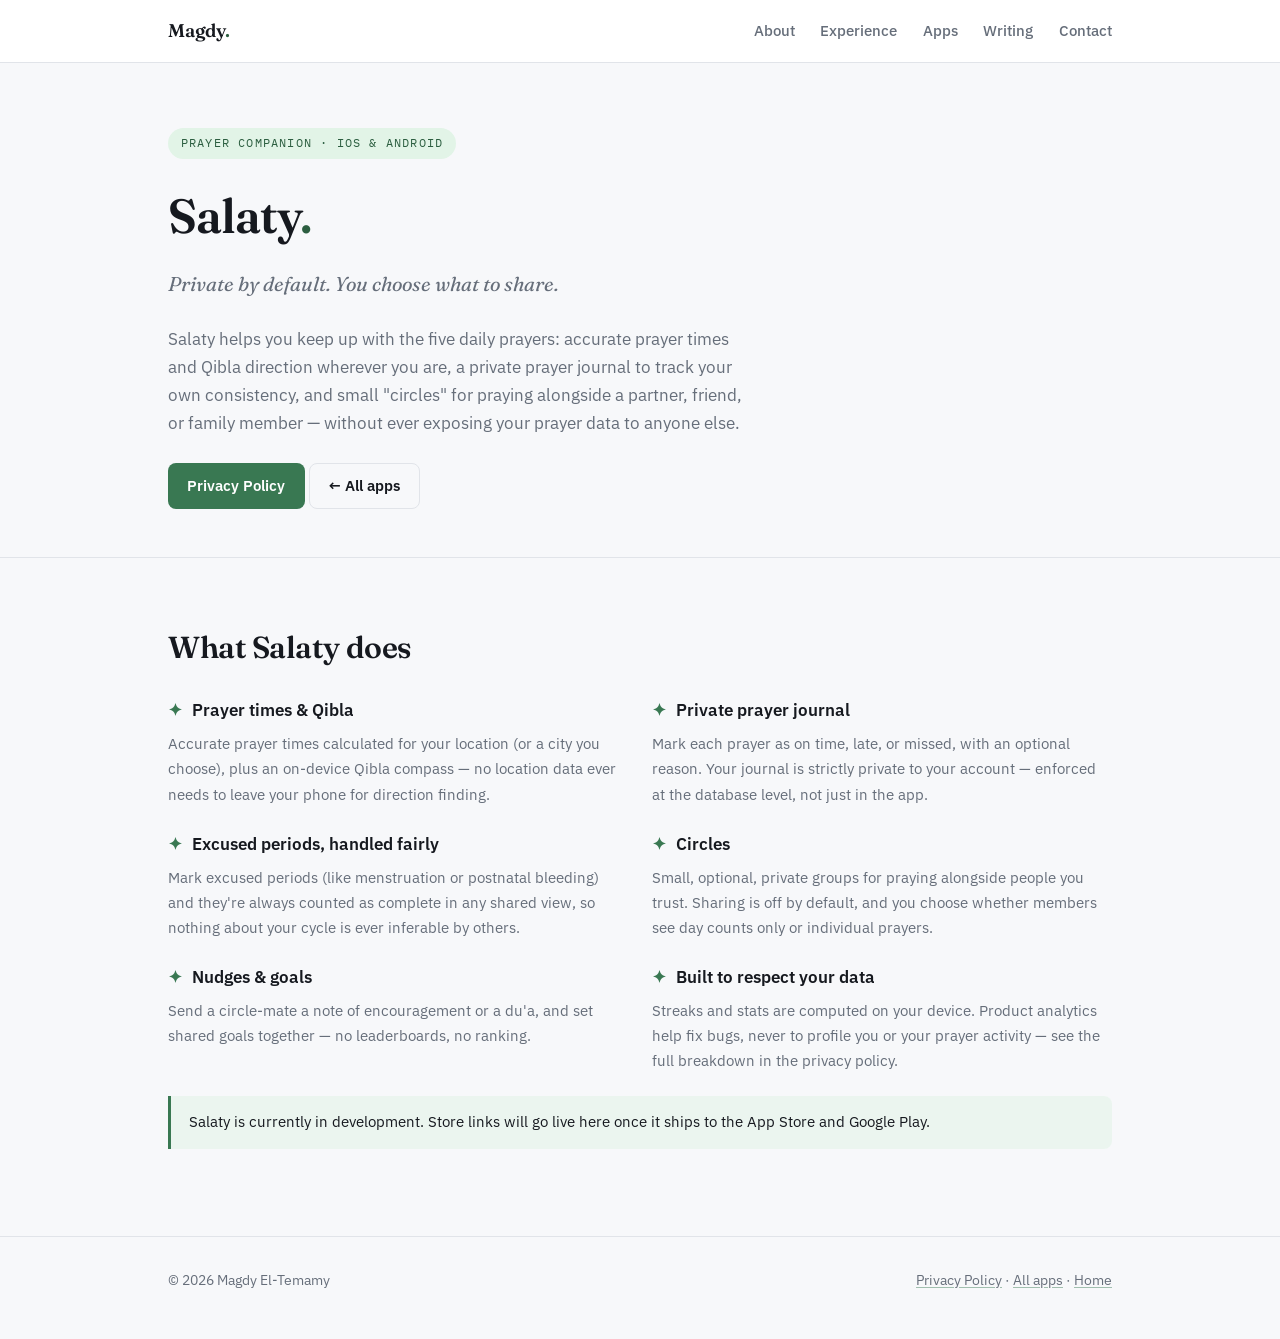
==== apps/salaty/index.html @ 08a9a06f "Add personal homepage with Apps section and Salaty app page Build out the site: a homepage with bio/" ====
<!doctype html>
<html lang="en">
<head>
<meta charset="utf-8">
<meta name="viewport" content="width=device-width, initial-scale=1">
<title>Salaty — Prayer companion app</title>
<meta name="description" content="Salaty: prayer times, Qibla direction, a private prayer journal, and small circles for praying alongside people you trust.">
<link rel="preconnect" href="https://fonts.googleapis.com">
<link rel="preconnect" href="https://fonts.gstatic.com" crossorigin>
<link rel="stylesheet" href="https://fonts.googleapis.com/css2?family=Fraunces:opsz,wght@9..144,400;9..144,500;9..144,600&family=IBM+Plex+Mono:wght@400;500&family=IBM+Plex+Sans:wght@400;500;600&display=swap">
<link rel="stylesheet" href="../../assets/style.css">
</head>
<body class="theme-salaty">

<nav class="site-nav">
  <div class="wrap">
    <a class="brand" href="/">Magdy<span>.</span></a>
    <ul class="nav-links">
      <li><a href="/#about">About</a></li>
      <li><a href="/#experience">Experience</a></li>
      <li><a href="/apps/">Apps</a></li>
      <li><a href="https://medium.com/@magdy.temamy" target="_blank" rel="noopener">Writing</a></li>
      <li><a href="/#contact">Contact</a></li>
    </ul>
  </div>
</nav>

<header class="app-hero">
  <div class="wrap">
    <span class="badge">Prayer companion · iOS &amp; Android</span>
    <h1>Salaty<span style="color:var(--accent-ink)">.</span></h1>
    <p class="tagline">Private by default. You choose what to share.</p>
    <p style="max-width:58ch;color:var(--muted)">Salaty helps you keep up with the five daily prayers:
      accurate prayer times and Qibla direction wherever you are, a private prayer journal to track
      your own consistency, and small "circles" for praying alongside a partner, friend, or family
      member — without ever exposing your prayer data to anyone else.</p>
    <div class="actions" style="margin-top:1.6rem">
      <a class="btn btn-primary" href="privacy.html">Privacy Policy</a>
      <a class="btn btn-ghost" href="/apps/">← All apps</a>
    </div>
  </div>
</header>

<section class="block">
  <div class="wrap">
    <h2>What Salaty does</h2>
    <div class="feature-grid">
      <div class="feature">
        <h3><span class="icon">✦</span>Prayer times &amp; Qibla</h3>
        <p>Accurate prayer times calculated for your location (or a city you choose), plus an
          on-device Qibla compass — no location data ever needs to leave your phone for direction
          finding.</p>
      </div>
      <div class="feature">
        <h3><span class="icon">✦</span>Private prayer journal</h3>
        <p>Mark each prayer as on time, late, or missed, with an optional reason. Your journal is
          strictly private to your account — enforced at the database level, not just in the app.</p>
      </div>
      <div class="feature">
        <h3><span class="icon">✦</span>Excused periods, handled fairly</h3>
        <p>Mark excused periods (like menstruation or postnatal bleeding) and they're always counted
          as complete in any shared view, so nothing about your cycle is ever inferable by others.</p>
      </div>
      <div class="feature">
        <h3><span class="icon">✦</span>Circles</h3>
        <p>Small, optional, private groups for praying alongside people you trust. Sharing is off by
          default, and you choose whether members see day counts only or individual prayers.</p>
      </div>
      <div class="feature">
        <h3><span class="icon">✦</span>Nudges &amp; goals</h3>
        <p>Send a circle-mate a note of encouragement or a du'a, and set shared goals together — no
          leaderboards, no ranking.</p>
      </div>
      <div class="feature">
        <h3><span class="icon">✦</span>Built to respect your data</h3>
        <p>Streaks and stats are computed on your device. Product analytics help fix bugs, never to
          profile you or your prayer activity — see the full breakdown in the privacy policy.</p>
      </div>
    </div>

    <div class="note">
      <p>Salaty is currently in development. Store links will go live here once it ships to the
        App Store and Google Play.</p>
    </div>
  </div>
</section>

<footer class="site-footer">
  <div class="wrap">
    <span>&copy; 2026 Magdy El-Temamy</span>
    <span><a href="privacy.html">Privacy Policy</a> · <a href="/apps/">All apps</a> · <a href="/">Home</a></span>
  </div>
</footer>

</body>
</html>
---- assets/style.css ----
/* ---------- Design tokens ---------- */
:root {
  --ground: #F7F8FA;
  --surface: #FFFFFF;
  --ink: #16191F;
  --muted: #666E7A;
  --line: #E1E4E9;
  --accent: #2F5FE0;
  --accent-ink: #234ABE;
  --accent-soft: #E8EDFC;
  --deep: #12141A;
  --deep-text: #F1F3F7;
  --deep-line: #2A2E38;
  --sel: #D6E1FB;

  --display: "Fraunces", "Iowan Old Style", Georgia, serif;
  --body: "IBM Plex Sans", -apple-system, BlinkMacSystemFont, "Segoe UI", sans-serif;
  --mono: "IBM Plex Mono", ui-monospace, "SF Mono", Menlo, monospace;
}

@media (prefers-color-scheme: dark) {
  :root:not([data-theme="light"]) {
    --ground: #0B0C10;
    --surface: #14161C;
    --ink: #EDEFF3;
    --muted: #94A0AF;
    --line: #262A33;
    --accent: #7C9CFF;
    --accent-ink: #A8BEFF;
    --accent-soft: #1B2440;
    --deep: #08090C;
    --deep-text: #EDEFF3;
    --deep-line: #23262E;
    --sel: #263766;
  }
}
:root[data-theme="dark"] {
  --ground: #0B0C10;
  --surface: #14161C;
  --ink: #EDEFF3;
  --muted: #94A0AF;
  --line: #262A33;
  --accent: #7C9CFF;
  --accent-ink: #A8BEFF;
  --accent-soft: #1B2440;
  --deep: #08090C;
  --deep-text: #EDEFF3;
  --deep-line: #23262E;
  --sel: #263766;
}

/* Salaty product theme — used only on /apps/salaty pages */
.theme-salaty {
  --accent: #397852;
  --accent-ink: #2C5E40;
  --accent-soft: #E2F4E7;
  --sel: #CDE9D6;
}
@media (prefers-color-scheme: dark) {
  .theme-salaty:not([data-theme="light"]) {
    --accent: #6EBF8C;
    --accent-ink: #8FD0A6;
    --accent-soft: #182F20;
    --sel: #1F3A29;
  }
}
.theme-salaty[data-theme="dark"] {
  --accent: #6EBF8C;
  --accent-ink: #8FD0A6;
  --accent-soft: #182F20;
  --sel: #1F3A29;
}

* { box-sizing: border-box; }

html { scroll-behavior: smooth; }
@media (prefers-reduced-motion: reduce) {
  html { scroll-behavior: auto; }
}

body {
  margin: 0;
  background: var(--ground);
  color: var(--ink);
  font-family: var(--body);
  font-size: 17px;
  line-height: 1.65;
  -webkit-font-smoothing: antialiased;
  text-rendering: optimizeLegibility;
}

::selection { background: var(--sel); color: var(--ink); }

a { color: var(--accent-ink); text-decoration-color: color-mix(in srgb, var(--accent) 45%, transparent); text-underline-offset: 2px; }
a:hover { text-decoration-color: var(--accent); }

:focus-visible { outline: 2px solid var(--accent); outline-offset: 3px; border-radius: 2px; }

img { max-width: 100%; }

.wrap { max-width: 62rem; margin: 0 auto; padding: 0 1.5rem; }

/* ---------- Nav ---------- */
.site-nav {
  border-bottom: 1px solid var(--line);
  background: color-mix(in srgb, var(--surface) 92%, transparent);
  position: sticky;
  top: 0;
  z-index: 20;
  backdrop-filter: blur(8px);
}
.site-nav .wrap {
  display: flex;
  align-items: center;
  justify-content: space-between;
  gap: 1.5rem;
  padding-top: 1rem;
  padding-bottom: 1rem;
}
.brand {
  font-family: var(--display);
  font-weight: 600;
  font-size: 1.15rem;
  color: var(--ink);
  text-decoration: none;
  letter-spacing: -0.01em;
}
.brand:hover { text-decoration: none; }
.brand span { color: var(--accent-ink); }
.nav-links {
  display: flex;
  align-items: center;
  flex-wrap: wrap;
  gap: 0.4rem 1.6rem;
  list-style: none;
  margin: 0;
  padding: 0;
  font-size: 0.92rem;
}
.nav-links a {
  color: var(--muted);
  text-decoration: none;
  font-weight: 500;
}
.nav-links a:hover, .nav-links a.active { color: var(--ink); }

/* ---------- Buttons / pills ---------- */
.btn {
  display: inline-flex;
  align-items: center;
  gap: 0.5em;
  padding: 0.6rem 1.15rem;
  border-radius: 8px;
  font-size: 0.92rem;
  font-weight: 600;
  text-decoration: none;
  border: 1px solid transparent;
}
.btn-primary { background: var(--accent); color: #fff; }
.btn-primary:hover { background: var(--accent-ink); text-decoration: none; }
.btn-ghost { background: transparent; color: var(--ink); border-color: var(--line); }
.btn-ghost:hover { border-color: var(--accent); color: var(--accent-ink); text-decoration: none; }

.eyebrow {
  font-family: var(--mono);
  font-size: 0.72rem;
  letter-spacing: 0.2em;
  text-transform: uppercase;
  color: var(--muted);
  margin: 0 0 0.9rem;
}

/* ---------- Hero ---------- */
.hero {
  background: var(--deep);
  color: var(--deep-text);
  padding: clamp(3rem, 7vw, 5.5rem) 0 clamp(2.5rem, 5vw, 4rem);
}
.hero .eyebrow { color: color-mix(in srgb, var(--deep-text) 68%, transparent); }
.hero h1 {
  font-family: var(--display);
  font-weight: 600;
  font-size: clamp(2.4rem, 6vw, 3.6rem);
  line-height: 1.05;
  letter-spacing: -0.02em;
  margin: 0 0 0.6rem;
}
.hero h1 .accent { color: color-mix(in srgb, var(--deep-text) 55%, var(--accent)); }
.hero .role {
  font-size: clamp(1.05rem, 2.2vw, 1.25rem);
  color: color-mix(in srgb, var(--deep-text) 88%, transparent);
  margin: 0 0 1.6rem;
}
.hero .lead {
  max-width: 58ch;
  color: color-mix(in srgb, var(--deep-text) 82%, transparent);
  margin: 0 0 2rem;
}
.hero .actions { display: flex; flex-wrap: wrap; gap: 0.8rem; }
.hero .btn-ghost { border-color: var(--deep-line); color: var(--deep-text); }
.hero .btn-ghost:hover { border-color: var(--accent); color: var(--accent-ink); }

/* ---------- Sections ---------- */
section.block { padding: clamp(2.5rem, 5vw, 4rem) 0; }
section.block + section.block { border-top: 1px solid var(--line); }
.block h2 {
  font-family: var(--display);
  font-weight: 600;
  font-size: clamp(1.5rem, 3vw, 1.9rem);
  letter-spacing: -0.015em;
  margin: 0 0 1.6rem;
}

/* ---------- Timeline (experience) ---------- */
.timeline { list-style: none; margin: 0; padding: 0; }
.timeline li {
  position: relative;
  padding: 0 0 1.8rem 1.6rem;
  border-left: 2px solid var(--line);
}
.timeline li:last-child { padding-bottom: 0; }
.timeline li::before {
  content: "";
  position: absolute;
  left: -6px;
  top: 0.3rem;
  width: 10px;
  height: 10px;
  border-radius: 50%;
  background: var(--accent);
}
.timeline .role { font-weight: 600; font-size: 1.02rem; margin: 0 0 0.15rem; }
.timeline .org { color: var(--accent-ink); font-weight: 500; }
.timeline .when {
  font-family: var(--mono);
  font-size: 0.78rem;
  color: var(--muted);
  margin: 0.15rem 0 0.5rem;
}
.timeline p { margin: 0; color: var(--muted); }

/* ---------- Cards ---------- */
.card-grid {
  display: grid;
  grid-template-columns: 1fr;
  gap: 1.25rem;
}
@media (min-width: 40rem) {
  .card-grid { grid-template-columns: repeat(2, 1fr); }
}
.card {
  display: block;
  background: var(--surface);
  border: 1px solid var(--line);
  border-radius: 14px;
  padding: 1.5rem 1.6rem;
  text-decoration: none;
  color: inherit;
  transition: border-color 0.15s ease, transform 0.15s ease;
}
.card:hover { border-color: var(--accent); transform: translateY(-2px); text-decoration: none; }
.card .tag {
  font-family: var(--mono);
  font-size: 0.7rem;
  letter-spacing: 0.12em;
  text-transform: uppercase;
  color: var(--accent-ink);
  margin: 0 0 0.6rem;
}
.card h3 {
  font-family: var(--display);
  font-weight: 600;
  font-size: 1.3rem;
  margin: 0 0 0.5rem;
  color: var(--ink);
}
.card p { margin: 0; color: var(--muted); font-size: 0.95rem; }
.card .go { display: inline-block; margin-top: 0.9rem; font-size: 0.85rem; font-weight: 600; color: var(--accent-ink); }

/* ---------- Skill chips ---------- */
.chips { display: flex; flex-wrap: wrap; gap: 0.6rem; list-style: none; margin: 0; padding: 0; }
.chips li {
  font-family: var(--mono);
  font-size: 0.82rem;
  background: var(--accent-soft);
  color: var(--accent-ink);
  padding: 0.4rem 0.85rem;
  border-radius: 999px;
}

/* ---------- Links list (contact / social) ---------- */
.link-row {
  display: flex;
  flex-wrap: wrap;
  gap: 0.8rem;
}

/* ---------- Footer ---------- */
footer.site-footer {
  border-top: 1px solid var(--line);
  padding: 2rem 0 3rem;
  color: var(--muted);
  font-size: 0.85rem;
}
footer.site-footer .wrap {
  display: flex;
  flex-wrap: wrap;
  gap: 0.6rem 1.5rem;
  justify-content: space-between;
  align-items: center;
}
footer.site-footer a { color: var(--muted); }
footer.site-footer a:hover { color: var(--ink); }

/* ---------- App page hero (smaller, non-black) ---------- */
.app-hero {
  padding: clamp(2.5rem, 6vw, 4rem) 0 clamp(2rem, 4vw, 3rem);
  border-bottom: 1px solid var(--line);
}
.app-hero .badge {
  display: inline-flex;
  align-items: center;
  gap: 0.5em;
  font-family: var(--mono);
  font-size: 0.75rem;
  letter-spacing: 0.1em;
  text-transform: uppercase;
  color: var(--accent-ink);
  background: var(--accent-soft);
  padding: 0.35rem 0.8rem;
  border-radius: 999px;
  margin-bottom: 1.1rem;
}
.app-hero h1 {
  font-family: var(--display);
  font-weight: 600;
  font-size: clamp(2.2rem, 5vw, 3rem);
  margin: 0 0 0.7rem;
  letter-spacing: -0.02em;
}
.app-hero .tagline {
  font-family: var(--display);
  font-style: italic;
  font-size: clamp(1.05rem, 2.2vw, 1.25rem);
  color: var(--muted);
  margin: 0 0 1.6rem;
  max-width: 40ch;
}

.feature-grid {
  display: grid;
  grid-template-columns: 1fr;
  gap: 1.5rem;
}
@media (min-width: 40rem) {
  .feature-grid { grid-template-columns: repeat(2, 1fr); }
}
.feature h3 {
  font-family: var(--body);
  font-weight: 600;
  font-size: 1.05rem;
  margin: 0 0 0.4rem;
  display: flex;
  align-items: center;
  gap: 0.6em;
}
.feature h3 .icon { color: var(--accent); }
.feature p { margin: 0; color: var(--muted); font-size: 0.95rem; }

.note {
  border-left: 3px solid var(--accent);
  background: color-mix(in srgb, var(--accent-soft) 55%, transparent);
  padding: 0.9rem 1.1rem;
  margin: 1.4rem 0;
  border-radius: 0 8px 8px 0;
  font-size: 0.94rem;
}
.note p { margin: 0; color: var(--ink); }
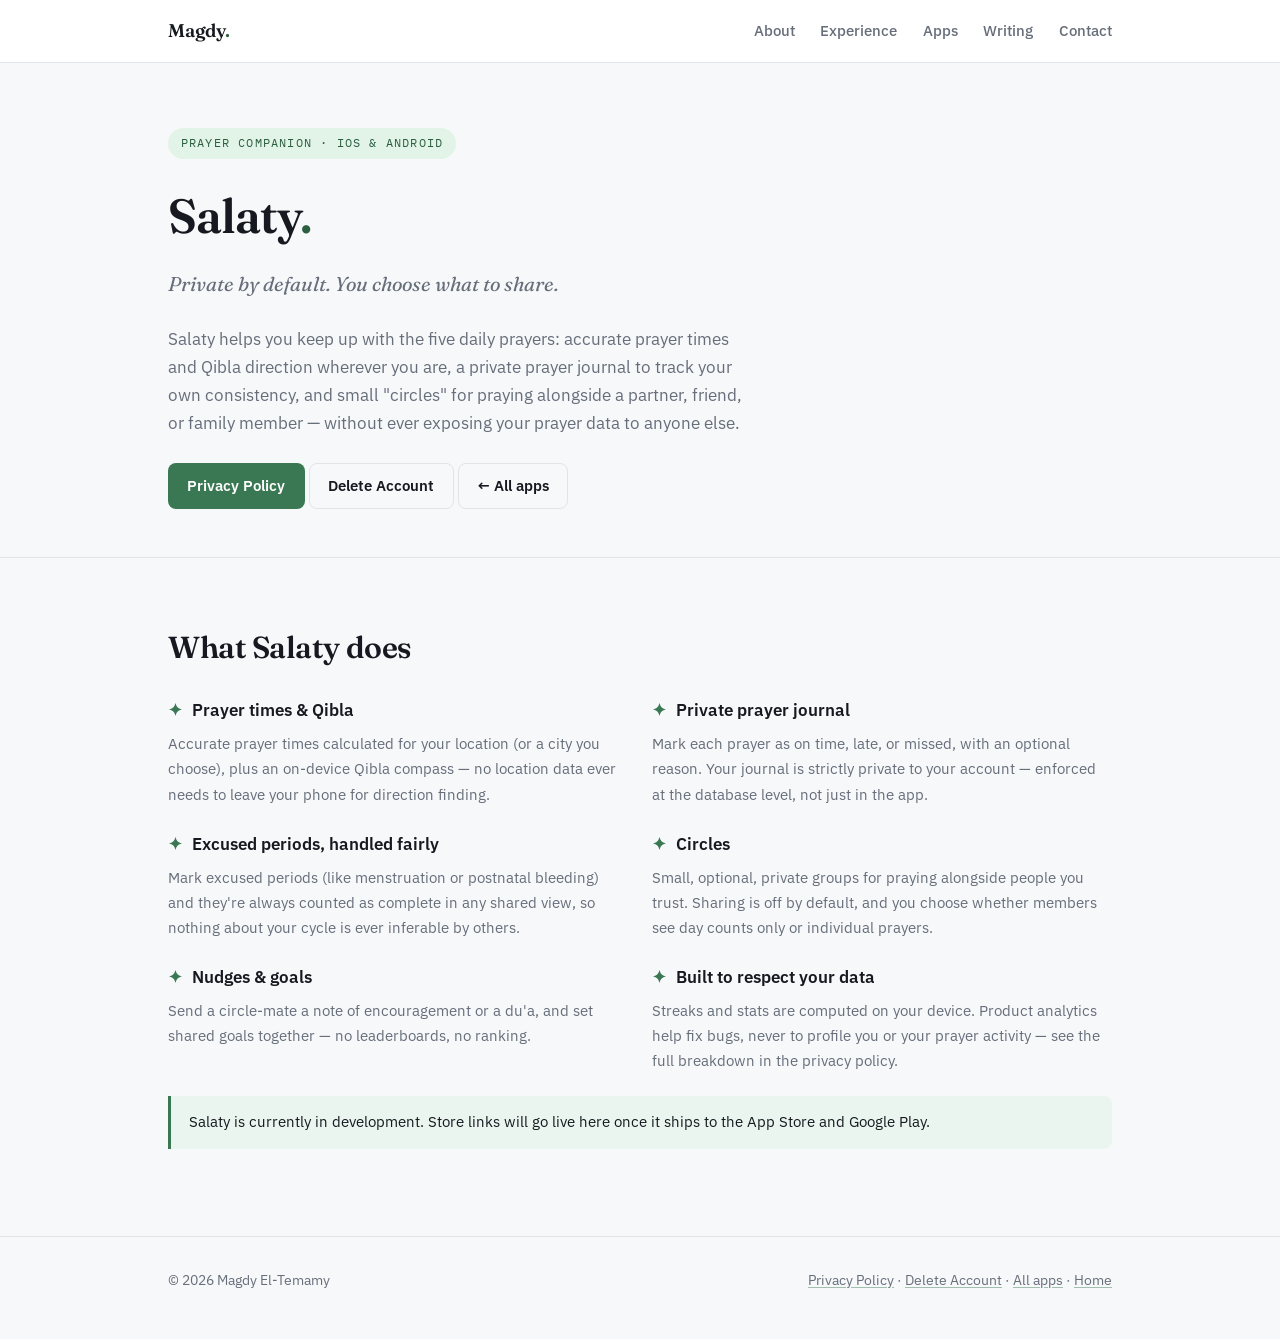
==== commit d80bca69: "Add Salaty account deletion page Google Play's Data Deletion policy requires a publicly reachable pa" ====
--- a/apps/salaty/index.html
+++ b/apps/salaty/index.html
@@ -36,6 +36,7 @@
       member — without ever exposing your prayer data to anyone else.</p>
     <div class="actions" style="margin-top:1.6rem">
       <a class="btn btn-primary" href="privacy.html">Privacy Policy</a>
+      <a class="btn btn-ghost" href="delete-account.html">Delete Account</a>
       <a class="btn btn-ghost" href="/apps/">← All apps</a>
     </div>
   </div>
@@ -88,7 +89,7 @@
 <footer class="site-footer">
   <div class="wrap">
     <span>&copy; 2026 Magdy El-Temamy</span>
-    <span><a href="privacy.html">Privacy Policy</a> · <a href="/apps/">All apps</a> · <a href="/">Home</a></span>
+    <span><a href="privacy.html">Privacy Policy</a> · <a href="delete-account.html">Delete Account</a> · <a href="/apps/">All apps</a> · <a href="/">Home</a></span>
   </div>
 </footer>
 
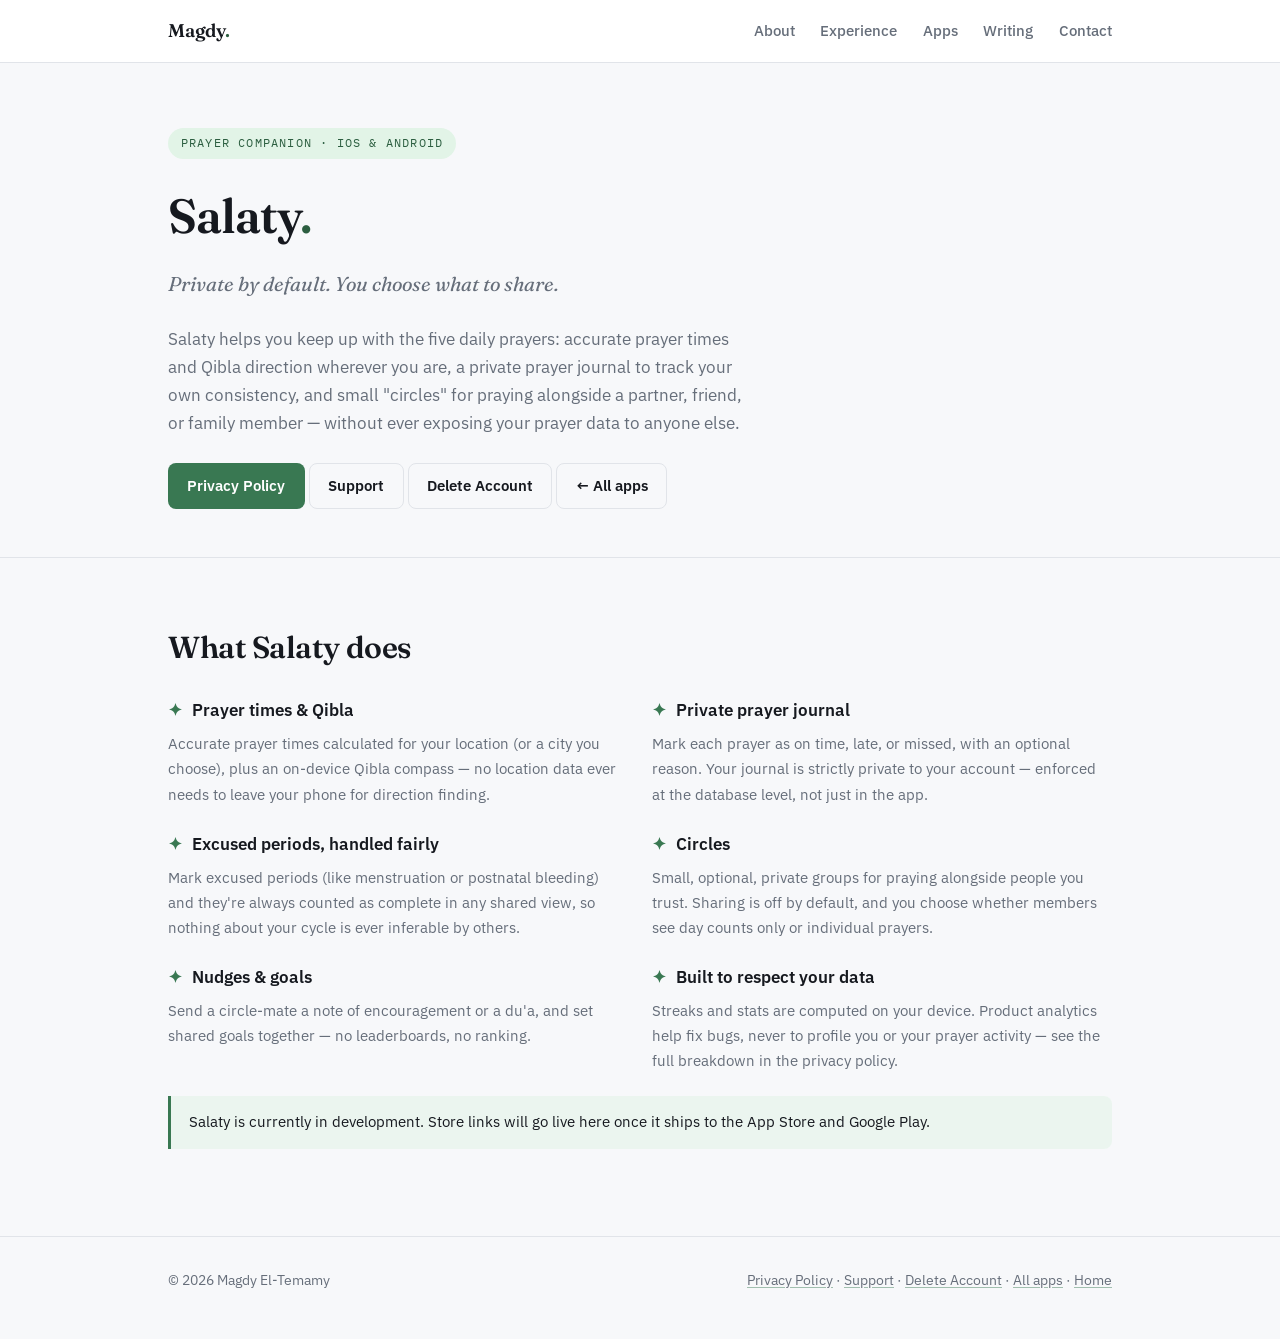
==== commit c90c5b16: "Add Salaty support page Google Play's store listing also asks for a support contact URL. Adds apps/s" ====
--- a/apps/salaty/index.html
+++ b/apps/salaty/index.html
@@ -36,6 +36,7 @@
       member — without ever exposing your prayer data to anyone else.</p>
     <div class="actions" style="margin-top:1.6rem">
       <a class="btn btn-primary" href="privacy.html">Privacy Policy</a>
+      <a class="btn btn-ghost" href="support.html">Support</a>
       <a class="btn btn-ghost" href="delete-account.html">Delete Account</a>
       <a class="btn btn-ghost" href="/apps/">← All apps</a>
     </div>
@@ -89,7 +90,7 @@
 <footer class="site-footer">
   <div class="wrap">
     <span>&copy; 2026 Magdy El-Temamy</span>
-    <span><a href="privacy.html">Privacy Policy</a> · <a href="delete-account.html">Delete Account</a> · <a href="/apps/">All apps</a> · <a href="/">Home</a></span>
+    <span><a href="privacy.html">Privacy Policy</a> · <a href="support.html">Support</a> · <a href="delete-account.html">Delete Account</a> · <a href="/apps/">All apps</a> · <a href="/">Home</a></span>
   </div>
 </footer>
 
